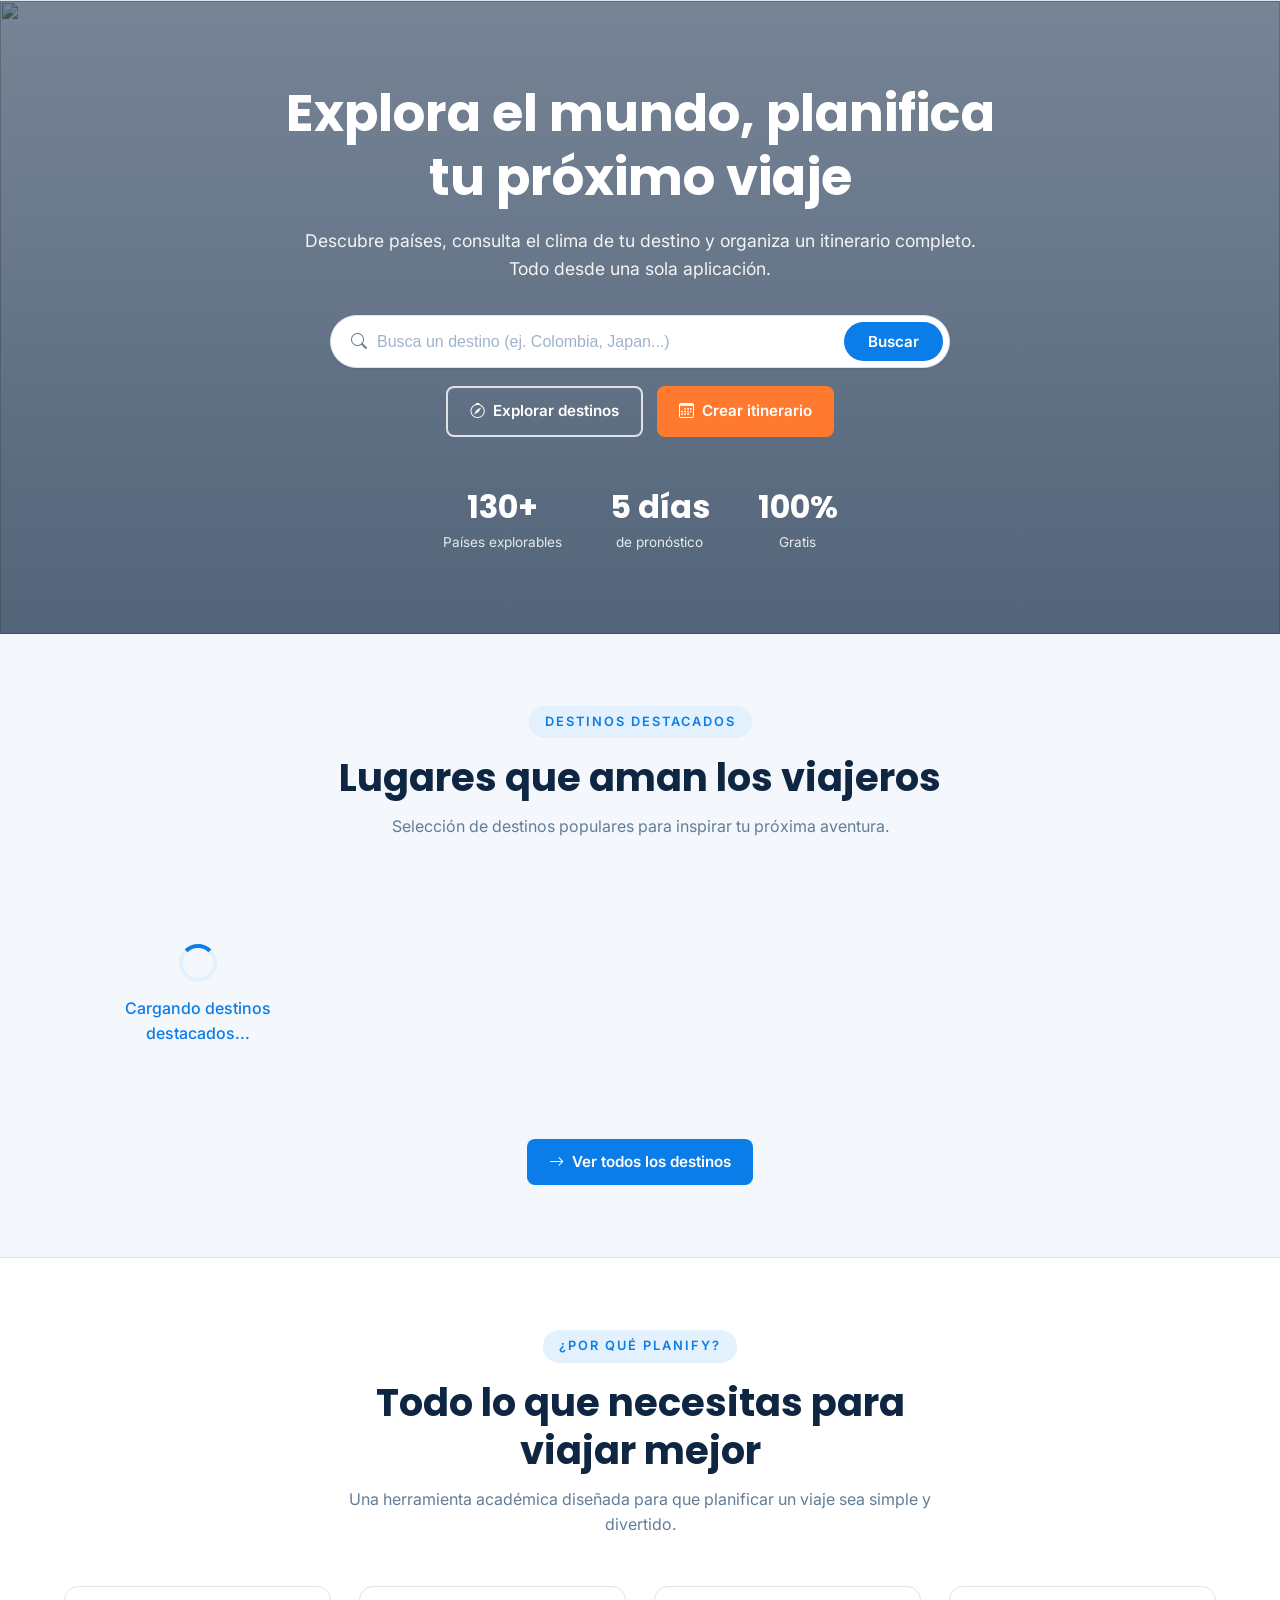
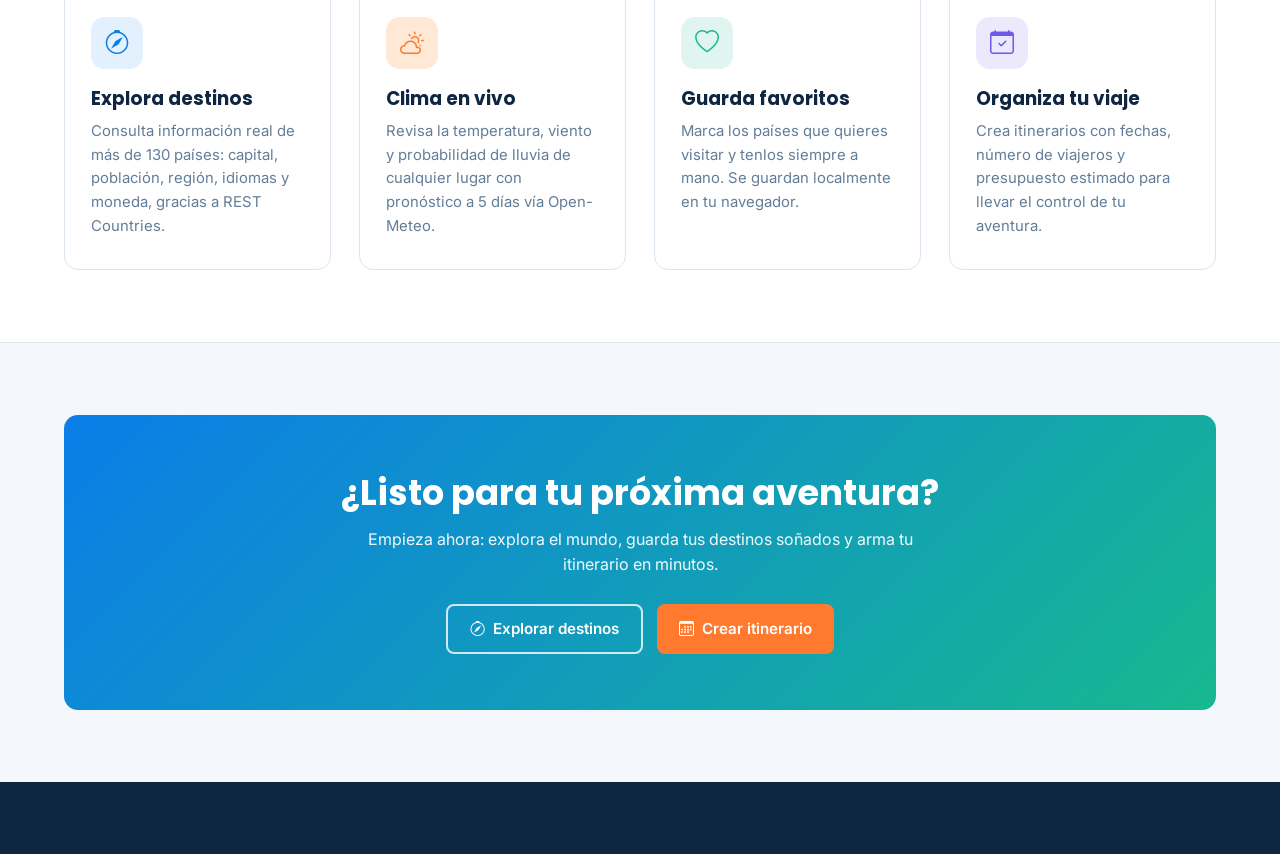
==== index.html @ 269ba688 "Add files via upload" ====
<!DOCTYPE html>
<html lang="es">
<head>
  <meta charset="UTF-8">
  <meta name="viewport" content="width=device-width, initial-scale=1.0">
  <meta name="description" content="Planify - Plataforma inteligente para planificar tus viajes. Explora países, consulta el clima y crea tu itinerario.">
  <title>Planify · Planifica tu viaje perfecto</title>
  <link rel="icon" href="data:image/svg+xml,<svg xmlns='http://www.w3.org/2000/svg' viewBox='0 0 100 100'><text y='.9em' font-size='90'>✈️</text></svg>">
  <link rel="preconnect" href="https://fonts.googleapis.com">
  <link rel="preconnect" href="https://fonts.gstatic.com" crossorigin>
  <link href="https://fonts.googleapis.com/css2?family=Inter:wght@400;500;600;700&family=Poppins:wght@500;600;700;800&display=swap" rel="stylesheet">
  <link rel="stylesheet" href="https://cdn.jsdelivr.net/npm/bootstrap-icons@1.11.3/font/bootstrap-icons.min.css">
  <link rel="stylesheet" href="css/style.css?v=20260908">
</head>
<body>

  <!-- Navbar (se inyecta con JavaScript) -->
  <header class="navbar" id="navbar"></header>

  <main>
    <!-- ============ HERO ============ -->
    <section class="hero">
      <div class="hero-bg" aria-hidden="true">
        <img src="https://images.unsplash.com/photo-1502920917128-1aa500764cbd?auto=format&fit=crop&w=1800&q=60" alt="">
      </div>
      <div class="hero-content container">
        <h1>Explora el mundo, planifica tu próximo viaje</h1>
        <p>Descubre países, consulta el clima de tu destino y organiza un itinerario completo. Todo desde una sola aplicación.</p>

        <!-- Buscador de destinos -->
        <form class="hero-search search-bar" id="heroSearchForm" role="search">
          <i class="bi bi-search search-icon" aria-hidden="true"></i>
          <input type="text" id="heroSearchInput" placeholder="Busca un destino (ej. Colombia, Japan...)" aria-label="Buscar destino">
          <button class="btn btn-primary" type="submit">Buscar</button>
        </form>

        <div class="hero-actions">
          <a href="pages/explore.html" class="btn btn-outline-light"><i class="bi bi-compass"></i> Explorar destinos</a>
          <a href="pages/itinerary.html" class="btn btn-secondary"><i class="bi bi-calendar3"></i> Crear itinerario</a>
        </div>

        <div class="hero-stats">
          <div class="stat"><div class="stat-number">130+</div><div class="stat-label">Países explorables</div></div>
          <div class="stat"><div class="stat-number">5 días</div><div class="stat-label">de pronóstico</div></div>
          <div class="stat"><div class="stat-number">100%</div><div class="stat-label">Gratis</div></div>
        </div>
      </div>
    </section>

    <!-- ============ DESTINOS DESTACADOS ============ -->
    <section class="section" id="featured">
      <div class="container">
        <div class="section-header">
          <span class="section-tag">Destinos destacados</span>
          <h2>Lugares que aman los viajeros</h2>
          <p>Selección de destinos populares para inspirar tu próxima aventura.</p>
        </div>

        <div class="grid-destinations" id="featuredGrid">
          <!-- Tarjetas generadas por JavaScript -->
          <div class="loading-state">
            <div class="spinner"></div>
            <p>Cargando destinos destacados...</p>
          </div>
        </div>

        <div style="text-align:center; margin-top: 36px;">
          <a href="pages/explore.html" class="btn btn-primary"><i class="bi bi-arrow-right"></i> Ver todos los destinos</a>
        </div>
      </div>
    </section>

    <!-- ============ SOBRE PLANIFY ============ -->
    <section class="section" style="background: #fff; border-top: 1px solid var(--border); border-bottom: 1px solid var(--border);">
      <div class="container">
        <div class="section-header">
          <span class="section-tag">¿Por qué Planify?</span>
          <h2>Todo lo que necesitas para viajar mejor</h2>
          <p>Una herramienta académica diseñada para que planificar un viaje sea simple y divertido.</p>
        </div>

        <div class="about-grid">
          <article class="feature-card">
            <div class="feature-icon"><i class="bi bi-compass"></i></div>
            <h3>Explora destinos</h3>
            <p>Consulta información real de más de 130 países: capital, población, región, idiomas y moneda, gracias a REST Countries.</p>
          </article>
          <article class="feature-card">
            <div class="feature-icon"><i class="bi bi-cloud-sun"></i></div>
            <h3>Clima en vivo</h3>
            <p>Revisa la temperatura, viento y probabilidad de lluvia de cualquier lugar con pronóstico a 5 días vía Open-Meteo.</p>
          </article>
          <article class="feature-card">
            <div class="feature-icon"><i class="bi bi-heart"></i></div>
            <h3>Guarda favoritos</h3>
            <p>Marca los países que quieres visitar y tenlos siempre a mano. Se guardan localmente en tu navegador.</p>
          </article>
          <article class="feature-card feature-card--alt">
            <div class="feature-icon"><i class="bi bi-calendar-check"></i></div>
            <h3>Organiza tu viaje</h3>
            <p>Crea itinerarios con fechas, número de viajeros y presupuesto estimado para llevar el control de tu aventura.</p>
          </article>
        </div>
      </div>
    </section>

    <!-- ============ CTA ============ -->
    <section class="section">
      <div class="container">
        <div class="cta-section">
          <h2>¿Listo para tu próxima aventura?</h2>
          <p>Empieza ahora: explora el mundo, guarda tus destinos soñados y arma tu itinerario en minutos.</p>
          <div class="cta-actions">
            <a href="pages/explore.html" class="btn btn-outline-light"><i class="bi bi-compass"></i> Explorar destinos</a>
            <a href="pages/itinerary.html" class="btn btn-secondary"><i class="bi bi-calendar3"></i> Crear itinerario</a>
          </div>
        </div>
      </div>
    </section>
  </main>

  <!-- Footer (se inyecta con JavaScript) -->
  <footer class="footer" id="footer"></footer>

  <script src="js/app.js?v=20260916"></script>
  <script src="js/home.js?v=20260908"></script>
</body>
</html>
---- css/style.css ----
/* ==========================================================================
   PLANIFY - Hoja de estilos principal
   Autor: Proyecto Universitario
   Diseño: moderno, limpio y responsive
   ========================================================================== */

/* --------------------------------------------------------------------------
   1. VARIABLES DE DISEÑO (paleta, tipografías, espacios)
   -------------------------------------------------------------------------- */
:root {
  /* Paleta de colores */
  --primary: #0b7de8;
  --primary-dark: #0a5cb0;
  --primary-light: #e3f0fd;
  --secondary: #ff7a2f;
  --secondary-light: #ffe8d6;
  --accent: #17b890;
  --dark: #0f2642;
  --dark-soft: #274b69;
  --body-bg: #f4f7fb;
  --card-bg: #ffffff;
  --text: #243b53;
  --text-muted: #627d98;
  --border: #dae5f0;
  --success: #139b6c;
  --success-bg: #e2f7ee;
  --error: #d64545;
  --error-bg: #fdecec;
  --warning: #b7791f;
  --warning-bg: #fdf3e0;

  /* Tipografías */
  --font-heading: "Poppins", "Segoe UI", sans-serif;
  --font-body: "Inter", "Segoe UI", sans-serif;

  /* Radios y sombras */
  --radius: 14px;
  --radius-sm: 8px;
  --shadow-sm: 0 1px 3px rgba(15, 38, 66, 0.08);
  --shadow: 0 6px 18px rgba(15, 38, 66, 0.1);
  --shadow-lg: 0 16px 40px rgba(15, 38, 66, 0.16);

  /* Transiciones */
  --transition: 0.25s ease;
}

/* --------------------------------------------------------------------------
   2. RESET Y BASE
   -------------------------------------------------------------------------- */
*,
*::before,
*::after {
  margin: 0;
  padding: 0;
  box-sizing: border-box;
}

html {
  scroll-behavior: smooth;
}

body {
  font-family: var(--font-body);
  font-size: 16px;
  line-height: 1.6;
  color: var(--text);
  background: var(--body-bg);
  min-height: 100vh;
  display: flex;
  flex-direction: column;
}

img {
  max-width: 100%;
  display: block;
}

a {
  text-decoration: none;
  color: var(--primary);
  transition: var(--transition);
}

a:hover {
  color: var(--primary-dark);
}

ul {
  list-style: none;
}

main {
  flex: 1;
}

h1, h2, h3, h4, h5, h6 {
  font-family: var(--font-heading);
  color: var(--dark);
  line-height: 1.25;
}

/* Contenedor central */
.container {
  width: 100%;
  max-width: 1200px;
  margin: 0 auto;
  padding: 0 24px;
}

/* Secciones */
.section {
  padding: 72px 0;
}

.section-header {
  text-align: center;
  max-width: 640px;
  margin: 0 auto 48px;
}

.section-tag {
  display: inline-block;
  font-size: 0.8rem;
  font-weight: 600;
  letter-spacing: 2px;
  text-transform: uppercase;
  color: var(--primary);
  background: var(--primary-light);
  padding: 6px 16px;
  border-radius: 999px;
  margin-bottom: 16px;
}

.section-header h2 {
  font-size: clamp(1.7rem, 4vw, 2.4rem);
  margin-bottom: 12px;
}

.section-header p {
  color: var(--text-muted);
}

.page-hero {
  text-align: center;
  padding: 64px 0 32px;
}

.page-hero h1 {
  font-size: clamp(1.8rem, 4vw, 2.6rem);
  margin-bottom: 10px;
}

.page-hero p {
  color: var(--text-muted);
  max-width: 600px;
  margin: 0 auto;
}

/* --------------------------------------------------------------------------
   3. NAVBAR
   -------------------------------------------------------------------------- */
.navbar {
  position: sticky;
  top: 0;
  z-index: 1000;
  background: rgba(255, 255, 255, 0.95);
  backdrop-filter: blur(10px);
  border-bottom: 1px solid var(--border);
}

.navbar .nav-inner {
  display: flex;
  align-items: center;
  justify-content: space-between;
  height: 70px;
}

.brand {
  display: flex;
  align-items: center;
  gap: 10px;
  font-family: var(--font-heading);
  font-weight: 700;
  font-size: 1.35rem;
  color: var(--dark);
}

.brand:hover { color: var(--dark); }

.brand .logo-icon {
  width: 40px;
  height: 40px;
  display: grid;
  place-items: center;
  border-radius: 12px;
  background: linear-gradient(135deg, var(--primary), var(--accent));
  color: #fff;
  font-size: 1.2rem;
}

.brand span {
  background: linear-gradient(135deg, var(--primary), var(--accent));
  -webkit-background-clip: text;
  background-clip: text;
  -webkit-text-fill-color: transparent;
}

.nav-links {
  display: flex;
  align-items: center;
  gap: 8px;
}

.nav-links a {
  font-weight: 500;
  color: var(--text);
  padding: 8px 14px;
  border-radius: var(--radius-sm);
  display: flex;
  align-items: center;
  gap: 6px;
}

.nav-links a:hover {
  color: var(--primary);
  background: var(--primary-light);
}

.nav-links a.active {
  color: var(--primary);
  background: var(--primary-light);
}

.nav-toggle {
  display: none;
  background: none;
  border: none;
  font-size: 1.6rem;
  color: var(--dark);
  cursor: pointer;
  padding: 6px;
}

/* --------------------------------------------------------------------------
   4. BOTONES
   -------------------------------------------------------------------------- */
.btn {
  display: inline-flex;
  align-items: center;
  justify-content: center;
  gap: 8px;
  font-family: var(--font-body);
  font-weight: 600;
  font-size: 0.95rem;
  padding: 11px 22px;
  border: none;
  border-radius: var(--radius-sm);
  cursor: pointer;
  transition: var(--transition);
  text-align: center;
}

.btn:disabled {
  opacity: 0.55;
  cursor: not-allowed;
}

.btn-primary {
  background: var(--primary);
  color: #fff;
}

.btn-primary:hover {
  background: var(--primary-dark);
  transform: translateY(-2px);
  box-shadow: var(--shadow);
}

.btn-secondary {
  background: var(--secondary);
  color: #fff;
}

.btn-secondary:hover {
  background: #e86a1f;
  transform: translateY(-2px);
  box-shadow: var(--shadow);
}

.btn-outline {
  background: transparent;
  color: var(--primary);
  border: 2px solid var(--primary);
}

.btn-outline:hover {
  background: var(--primary);
  color: #fff;
}

.btn-outline-light {
  background: transparent;
  color: #fff;
  border: 2px solid rgba(255, 255, 255, 0.8);
}

.btn-outline-light:hover {
  background: #fff;
  color: var(--dark);
}

.btn-ghost {
  background: transparent;
  color: var(--primary);
  padding: 8px 12px;
}

.btn-ghost:hover {
  background: var(--primary-light);
}

.btn-danger {
  background: var(--error);
  color: #fff;
}

.btn-danger:hover {
  background: #b33535;
}

.btn-small {
  font-size: 0.85rem;
  padding: 8px 14px;
}

.btn-block {
  width: 100%;
}

.icon-btn {
  background: none;
  border: none;
  cursor: pointer;
  font-size: 1.3rem;
  transition: transform 0.2s ease;
  padding: 4px;
}

.icon-btn:hover {
  transform: scale(1.2);
}

.heart-btn {
  color: #b9c8d8;
}

.heart-btn.active {
  color: #ff4d6d;
}

/* --------------------------------------------------------------------------
   5. TARJETAS
   -------------------------------------------------------------------------- */
.card {
  background: var(--card-bg);
  border-radius: var(--radius);
  box-shadow: var(--shadow-sm);
  border: 1px solid var(--border);
  overflow: hidden;
  transition: var(--transition);
}

.card:hover {
  box-shadow: var(--shadow);
  transform: translateY(-4px);
}

/* Tarjeta de país */
.country-card {
  display: flex;
  flex-direction: column;
  cursor: pointer;
}

.country-card .flag-wrap {
  height: 150px;
  background: var(--primary-light);
  overflow: hidden;
  position: relative;
}

.country-card .flag-wrap img {
  width: 100%;
  height: 100%;
  object-fit: cover;
}

.country-card .flag-skeleton {
  width: 100%;
  height: 100%;
  display: grid;
  place-items: center;
  color: var(--text-muted);
  font-size: 0.85rem;
}

.country-card .fav-toggle {
  position: absolute;
  top: 10px;
  right: 10px;
  width: 38px;
  height: 38px;
  display: grid;
  place-items: center;
  background: rgba(255, 255, 255, 0.92);
  border: none;
  border-radius: 50%;
  box-shadow: var(--shadow-sm);
  cursor: pointer;
  font-size: 1.05rem;
  transition: var(--transition);
}

.country-card .fav-toggle:hover {
  transform: scale(1.12);
}

.country-card .fav-toggle.saved {
  color: #ff4d6d;
}

.country-card .card-body {
  padding: 16px 18px 20px;
  display: flex;
  flex-direction: column;
  gap: 6px;
  flex: 1;
}

.country-card .country-name {
  font-size: 1.15rem;
  font-weight: 600;
}

.country-card .country-capital {
  color: var(--text-muted);
  font-size: 0.9rem;
}

.country-card .country-meta {
  display: flex;
  gap: 12px;
  font-size: 0.83rem;
  color: var(--text-muted);
  margin: 4px 0 10px;
  flex-wrap: wrap;
}

.country-card .country-meta span {
  display: inline-flex;
  align-items: center;
  gap: 5px;
}

.card-actions {
  display: flex;
  gap: 10px;
  margin-top: auto;
}

.card-actions .btn { flex: 1; }

/* Chip / etiqueta de región */
.chip {
  display: inline-flex;
  align-items: center;
  gap: 6px;
  background: var(--primary-light);
  color: var(--primary);
  font-size: 0.75rem;
  font-weight: 600;
  padding: 4px 12px;
  border-radius: 999px;
}

/* --------------------------------------------------------------------------
   6. INPUTS Y FORMULARIOS
   -------------------------------------------------------------------------- */
.form-group {
  margin-bottom: 18px;
}

.form-group label {
  display: block;
  font-weight: 600;
  font-size: 0.9rem;
  margin-bottom: 6px;
  color: var(--dark);
}

.form-group label .required {
  color: var(--error);
}

.form-control {
  width: 100%;
  font-family: var(--font-body);
  font-size: 0.95rem;
  color: var(--text);
  background: #fff;
  border: 1.5px solid var(--border);
  border-radius: var(--radius-sm);
  padding: 11px 14px;
  transition: var(--transition);
}

.form-control:focus {
  outline: none;
  border-color: var(--primary);
  box-shadow: 0 0 0 4px rgba(11, 125, 232, 0.12);
}

.form-control::placeholder {
  color: #9fb3c8;
}

/* Estado de error en campos */
.form-group.invalid .form-control {
  border-color: var(--error);
  box-shadow: 0 0 0 4px rgba(214, 69, 69, 0.12);
}

.field-error {
  font-size: 0.8rem;
  color: var(--error);
  margin-top: 5px;
  display: none;
  align-items: center;
  gap: 5px;
}

.form-group.invalid .field-error {
  display: flex;
}

/* Barra de búsqueda */
.search-bar {
  display: flex;
  align-items: center;
  gap: 10px;
  background: #fff;
  border: 1.5px solid var(--border);
  border-radius: 999px;
  padding: 6px 6px 6px 20px;
  box-shadow: var(--shadow-sm);
  transition: var(--transition);
}

.search-bar:focus-within {
  border-color: var(--primary);
  box-shadow: var(--shadow);
}

.search-bar .search-icon {
  color: var(--text-muted);
}

.search-bar input {
  flex: 1;
  border: none;
  outline: none;
  font-size: 1rem;
  padding: 10px 0;
  background: transparent;
}

.search-bar input::placeholder {
  color: #9fb3c8;
}

.search-bar .btn {
  border-radius: 999px;
  padding: 10px 24px;
}

/* Selects / filtros */
.select-bar {
  display: flex;
  align-items: center;
  gap: 10px;
  flex-wrap: wrap;
}

.select-filter {
  background: #fff;
  border: 1.5px solid var(--border);
  border-radius: var(--radius-sm);
  padding: 10px 14px;
  font-family: var(--font-body);
  font-size: 0.9rem;
  color: var(--text);
  cursor: pointer;
}

.select-filter:focus {
  outline: none;
  border-color: var(--primary);
}

/* --------------------------------------------------------------------------
   7. HERO (INICIO)
   -------------------------------------------------------------------------- */
.hero {
  position: relative;
  min-height: 560px;
  display: flex;
  align-items: center;
  justify-content: center;
  text-align: center;
  color: #fff;
  padding: 80px 24px;
  overflow: hidden;
}

.hero-bg {
  position: absolute;
  inset: 0;
  z-index: -2;
}

.hero-bg img {
  width: 100%;
  height: 100%;
  object-fit: cover;
}

.hero::before {
  content: "";
  position: absolute;
  inset: 0;
  z-index: -1;
  background: linear-gradient(180deg, rgba(15, 38, 66, 0.55), rgba(15, 38, 66, 0.7));
}

.hero-content {
  max-width: 760px;
}

.hero h1 {
  color: #fff;
  font-size: clamp(2rem, 5vw, 3.2rem);
  margin-bottom: 18px;
}

.hero p {
  font-size: 1.1rem;
  margin-bottom: 32px;
  color: rgba(255, 255, 255, 0.92);
}

.hero-search {
  max-width: 620px;
  margin: 0 auto 18px;
}

.hero .search-bar {
  background: #fff;
}

.hero-actions {
  display: flex;
  gap: 14px;
  justify-content: center;
  flex-wrap: wrap;
}

.hero-stats {
  display: flex;
  justify-content: center;
  gap: 48px;
  flex-wrap: wrap;
  margin-top: 44px;
}

.hero-stats .stat {
  text-align: center;
}

.hero-stats .stat-number {
  font-family: var(--font-heading);
  font-size: 2rem;
  font-weight: 700;
}

.hero-stats .stat-label {
  font-size: 0.85rem;
  opacity: 0.85;
}

/* --------------------------------------------------------------------------
   8. SECCIÓN EXPLICATIVA (ACERCA DE PLANIFY)
   -------------------------------------------------------------------------- */
.about-grid {
  display: grid;
  grid-template-columns: repeat(auto-fit, minmax(260px, 1fr));
  gap: 28px;
  margin-top: 24px;
}

.feature-card {
  background: var(--card-bg);
  border: 1px solid var(--border);
  border-radius: var(--radius);
  padding: 30px 26px;
  transition: var(--transition);
  text-align: left;
}

.feature-card:hover {
  box-shadow: var(--shadow);
  transform: translateY(-4px);
}

.feature-card .feature-icon {
  width: 52px;
  height: 52px;
  display: grid;
  place-items: center;
  font-size: 1.5rem;
  border-radius: 14px;
  margin-bottom: 18px;
  background: var(--primary-light);
  color: var(--primary);
}

.feature-card:nth-child(2) .feature-icon {
  background: var(--secondary-light);
  color: var(--secondary);
}

.feature-card:nth-child(3) .feature-icon {
  background: #e0f5ef;
  color: var(--accent);
}

.feature-card.feature-card--alt:nth-child(4) .feature-icon {
  background: #ece9fd;
  color: #6c5ce7;
}

.feature-card h3 {
  font-size: 1.15rem;
  margin-bottom: 10px;
}

.feature-card p {
  color: var(--text-muted);
  font-size: 0.93rem;
}

/* --------------------------------------------------------------------------
   9. GRID DE DESTINOS / TARJETAS
   -------------------------------------------------------------------------- */
.grid-destinations {
  display: grid;
  grid-template-columns: repeat(auto-fill, minmax(260px, 1fr));
  gap: 26px;
}

.toolbar {
  display: flex;
  gap: 14px;
  align-items: center;
  justify-content: space-between;
  flex-wrap: wrap;
  margin-bottom: 32px;
  background: var(--card-bg);
  border: 1px solid var(--border);
  border-radius: var(--radius);
  padding: 18px;
  box-shadow: var(--shadow-sm);
}

.toolbar .search-bar {
  max-width: 420px;
  flex: 1;
  min-width: 240px;
}

.toolbar .result-count {
  font-size: 0.9rem;
  color: var(--text-muted);
  white-space: nowrap;
}

/* Botones de filtro de región */
.filter-btns {
  display: flex;
  gap: 8px;
  flex-wrap: wrap;
}

.filter-btn {
  background: #fff;
  border: 1.5px solid var(--border);
  border-radius: 999px;
  padding: 8px 16px;
  font-size: 0.85rem;
  font-weight: 500;
  color: var(--text);
  cursor: pointer;
  transition: var(--transition);
}

.filter-btn:hover {
  border-color: var(--primary);
  color: var(--primary);
}

.filter-btn.active {
  background: var(--primary);
  border-color: var(--primary);
  color: #fff;
}

/* --------------------------------------------------------------------------
   10. ESTADOS DE CARGA
   -------------------------------------------------------------------------- */
.spinner {
  width: 38px;
  height: 38px;
  border: 4px solid var(--primary-light);
  border-top-color: var(--primary);
  border-radius: 50%;
  animation: spin 0.8s linear infinite;
  margin: 0 auto;
}

@keyframes spin {
  to { transform: rotate(360deg); }
}

.loading-state, .empty-state, .error-state {
  text-align: center;
  padding: 56px 20px;
}

.loading-state p, .empty-state p, .error-state p {
  color: var(--text-muted);
  margin-top: 14px;
}

.loading-state p { color: var(--primary); font-weight: 500; }

.empty-state .empty-icon {
  font-size: 3.4rem;
  margin-bottom: 14px;
  opacity: 0.7;
}

.empty-state h3 {
  margin-bottom: 8px;
}

.error-state .error-icon {
  font-size: 3rem;
  color: var(--error);
  margin-bottom: 12px;
}

.error-state h3 {
  color: var(--error);
  margin-bottom: 8px;
}

/* Mensaje de error global */
.message {
  display: flex;
  align-items: flex-start;
  gap: 10px;
  padding: 14px 18px;
  border-radius: var(--radius-sm);
  margin-bottom: 18px;
  font-size: 0.92rem;
}

.message .msg-icon { font-size: 1.2rem; }

.message-error {
  background: var(--error-bg);
  color: var(--error);
  border: 1px solid #f5c2c2;
}

.message-success {
  background: var(--success-bg);
  color: var(--success);
  border: 1px solid #b8e8d6;
}

.message-info {
  background: var(--primary-light);
  color: var(--primary-dark);
  border: 1px solid #bfddf7;
}

/* Toast de notificación (éxito/error efímero) */
.toast {
  position: fixed;
  bottom: 24px;
  right: 24px;
  z-index: 2000;
  min-width: 260px;
  max-width: 380px;
  padding: 14px 20px;
  border-radius: var(--radius-sm);
  box-shadow: var(--shadow-lg);
  font-size: 0.92rem;
  font-weight: 500;
  color: #fff;
  display: none;
  align-items: center;
  gap: 10px;
  animation: slideIn 0.3s ease;
}

.toast.show { display: flex; }

.toast-success { background: var(--success); }
.toast-error { background: var(--error); }
.toast-info { background: var(--primary); }

@keyframes slideIn {
  from { transform: translateX(40px); opacity: 0; }
  to { transform: translateX(0); opacity: 1; }
}

/* --------------------------------------------------------------------------
   11. PÁGINA DE DETALLE
   -------------------------------------------------------------------------- */
.detail-header {
  background: var(--dark);
  color: #fff;
  padding: 0; /* el fondo se hace con un bloque de color */
}

.detail-hero-img {
  height: 320px;
  width: 100%;
  object-fit: cover;
  opacity: 0.55;
}

.detail-panel {
  margin-top: -120px;
  position: relative;
  z-index: 5;
}

.detail-card {
  background: var(--card-bg);
  border-radius: var(--radius);
  box-shadow: var(--shadow);
  overflow: hidden;
}

.detail-head {
  display: flex;
  gap: 24px;
  padding: 28px;
  align-items: center;
  flex-wrap: wrap;
}

.detail-flag {
  width: 160px;
  height: 110px;
  border-radius: var(--radius-sm);
  object-fit: cover;
  border: 1px solid var(--border);
  box-shadow: var(--shadow-sm);
}

.detail-title h1 {
  font-size: clamp(1.6rem, 3vw, 2.2rem);
  margin-bottom: 6px;
}

.detail-title .detail-capital {
  color: var(--text-muted);
}

.detail-chips {
  display: flex;
  gap: 8px;
  margin-top: 10px;
  flex-wrap: wrap;
}

.detail-head-actions {
  margin-left: auto;
  display: flex;
  gap: 12px;
  flex-wrap: wrap;
}

.detail-body {
  padding: 28px;
  display: grid;
  grid-template-columns: 1.4fr 1fr;
  gap: 28px;
}

.detail-section {
  margin-bottom: 26px;
}

.detail-section h2 {
  font-size: 1.15rem;
  margin-bottom: 14px;
  display: flex;
  align-items: center;
  gap: 8px;
}

.info-grid {
  display: grid;
  grid-template-columns: repeat(auto-fill, minmax(190px, 1fr));
  gap: 16px;
}

.info-item {
  background: var(--body-bg);
  border: 1px solid var(--border);
  border-radius: var(--radius-sm);
  padding: 12px 16px;
}

.info-item .info-label {
  font-size: 0.75rem;
  font-weight: 600;
  text-transform: uppercase;
  letter-spacing: 1px;
  color: var(--text-muted);
  margin-bottom: 4px;
}

.info-item .info-value {
  font-weight: 600;
  color: var(--dark);
}

/* Clima en el detalle */
.weather-card {
  background: linear-gradient(160deg, var(--primary), var(--accent));
  border-radius: var(--radius);
  color: #fff;
  padding: 28px;
  margin-bottom: 26px;
}

.weather-card h2 {
  color: #fff;
}

.weather-now {
  display: flex;
  align-items: center;
  gap: 18px;
  margin: 16px 0;
}

.weather-icon {
  width: 64px;
  height: 64px;
  display: grid;
  place-items: center;
  font-size: 2.4rem;
  background: rgba(255, 255, 255, 0.18);
  border-radius: 16px;
}

.weather-temp {
  font-family: var(--font-heading);
  font-size: 2.6rem;
  font-weight: 700;
  line-height: 1;
}

.weather-desc {
  opacity: 0.95;
  font-size: 0.95rem;
}

.weather-details {
  display: grid;
  grid-template-columns: repeat(auto-fit, minmax(130px, 1fr));
  gap: 12px;
}

.weather-detail-item {
  background: rgba(255, 255, 255, 0.16);
  border-radius: var(--radius-sm);
  padding: 12px;
  text-align: center;
}

.weather-detail-item .wd-label {
  font-size: 0.72rem;
  text-transform: uppercase;
  letter-spacing: 1px;
  opacity: 0.85;
}

.weather-detail-item .wd-value {
  font-weight: 700;
  font-size: 1.1rem;
}

/* Pronóstico por días */
.forecast-grid {
  display: grid;
  grid-template-columns: repeat(auto-fit, minmax(120px, 1fr));
  gap: 12px;
}

.forecast-day {
  background: var(--body-bg);
  border: 1px solid var(--border);
  border-radius: var(--radius-sm);
  padding: 14px 10px;
  text-align: center;
}

.forecast-day .fd-date {
  font-size: 0.72rem;
  text-transform: uppercase;
  letter-spacing: 0.6px;
  color: var(--text-muted);
  font-weight: 600;
}

.forecast-day .fd-icon {
  font-size: 1.6rem;
  margin: 8px 0 4px;
}

.forecast-day .fd-temp {
  font-weight: 700;
  color: var(--dark);
}

.forecast-day .fd-desc {
  font-size: 0.78rem;
  color: var(--text-muted);
}

/* --------------------------------------------------------------------------
   12. FAVORITOS
   -------------------------------------------------------------------------- */
.fav-grid {
  display: grid;
  grid-template-columns: repeat(auto-fill, minmax(260px, 1fr));
  gap: 26px;
}

/* --------------------------------------------------------------------------
   13. ITINERARIO
   -------------------------------------------------------------------------- */
.itinerary-layout {
  display: grid;
  grid-template-columns: 380px 1fr;
  gap: 30px;
  align-items: start;
}

.itinerary-form-card {
  background: var(--card-bg);
  border: 1px solid var(--border);
  border-radius: var(--radius);
  box-shadow: var(--shadow-sm);
  padding: 26px;
  position: sticky;
  top: 90px;
}

.itinerary-form-card h2 {
  font-size: 1.2rem;
  margin-bottom: 20px;
}

.form-row {
  display: grid;
  grid-template-columns: 1fr 1fr;
  gap: 14px;
}

.itinerary-list {
  display: flex;
  flex-direction: column;
  gap: 18px;
}

.trip-card {
  background: var(--card-bg);
  border: 1px solid var(--border);
  border-radius: var(--radius);
  box-shadow: var(--shadow-sm);
  padding: 22px;
  transition: var(--transition);
}

.trip-card:hover { box-shadow: var(--shadow); }

.trip-card-header {
  display: flex;
  align-items: flex-start;
  justify-content: space-between;
  gap: 14px;
  margin-bottom: 12px;
}

.trip-card-header h3 {
  font-size: 1.15rem;
}

.trip-status {
  font-size: 0.75rem;
  font-weight: 600;
  padding: 4px 12px;
  border-radius: 999px;
  white-space: nowrap;
}

.trip-status.upcoming { background: var(--primary-light); color: var(--primary); }
.trip-status.ongoing { background: var(--success-bg); color: var(--success); }
.trip-status.past { background: #e8edf3; color: var(--text-muted); }

.trip-info {
  display: grid;
  grid-template-columns: repeat(auto-fit, minmax(150px, 1fr));
  gap: 10px;
  margin-bottom: 14px;
}

.trip-info .ti-item {
  display: flex;
  align-items: center;
  gap: 8px;
  font-size: 0.88rem;
  color: var(--text);
}

.trip-info .ti-item i {
  color: var(--primary);
  width: 18px;
  text-align: center;
}

.trip-comments {
  background: var(--body-bg);
  border: 1px solid var(--border);
  border-radius: var(--radius-sm);
  padding: 12px 14px;
  font-size: 0.88rem;
  color: var(--text-muted);
  margin-bottom: 14px;
}

.trip-actions {
  display: flex;
  gap: 10px;
  flex-wrap: wrap;
}

.trip-actions .btn { flex: 1; min-width: 120px; }

/* --------------------------------------------------------------------------
   14. CTA (LLAMADOS A LA ACCIÓN)
   -------------------------------------------------------------------------- */
.cta-section {
  background: linear-gradient(135deg, var(--primary), var(--accent));
  border-radius: var(--radius);
  padding: 56px 40px;
  text-align: center;
  color: #fff;
}

.cta-section h2 {
  color: #fff;
  font-size: clamp(1.6rem, 3.5vw, 2.2rem);
  margin-bottom: 12px;
}

.cta-section p {
  max-width: 560px;
  margin: 0 auto 26px;
  opacity: 0.95;
}

.cta-actions {
  display: flex;
  gap: 14px;
  justify-content: center;
  flex-wrap: wrap;
}

/* --------------------------------------------------------------------------
   15. FOOTER
   -------------------------------------------------------------------------- */
.footer {
  background: var(--dark);
  color: #b9c8d8;
  margin-top: auto;
  padding: 48px 0 24px;
}

.footer-grid {
  display: grid;
  grid-template-columns: 1.4fr 1fr 1fr;
  gap: 36px;
  margin-bottom: 32px;
}

.footer .brand {
  color: #fff;
  margin-bottom: 12px;
}

.footer p { font-size: 0.9rem; }

.footer h4 {
  color: #fff;
  font-size: 1rem;
  margin-bottom: 14px;
}

.footer-links li {
  margin-bottom: 8px;
}

.footer-links a {
  color: #b9c8d8;
  font-size: 0.9rem;
}

.footer-links a:hover { color: #fff; }

.footer-bottom {
  border-top: 1px solid rgba(255, 255, 255, 0.12);
  padding-top: 20px;
  text-align: center;
  font-size: 0.82rem;
}

/* --------------------------------------------------------------------------
   16. RESPONSIVE
   -------------------------------------------------------------------------- */
@media (max-width: 900px) {
  .itinerary-layout {
    grid-template-columns: 1fr;
  }

  .itinerary-form-card {
    position: static;
  }

  .detail-body {
    grid-template-columns: 1fr;
  }

  .footer-grid {
    grid-template-columns: 1fr 1fr;
  }
}

@media (max-width: 768px) {
  .nav-toggle { display: block; }

  .nav-links {
    display: none;
    position: absolute;
    top: 70px;
    left: 0;
    right: 0;
    flex-direction: column;
    background: #fff;
    border-bottom: 1px solid var(--border);
    padding: 12px 24px 20px;
    gap: 4px;
    box-shadow: var(--shadow);
  }

  .nav-links.open { display: flex; }

  .nav-links a {
    width: 100%;
    text-align: left;
    padding: 12px 14px;
  }

  .section { padding: 52px 0; }

  .hero { min-height: 480px; padding: 64px 20px; }

  .hero-stats { gap: 28px; }

  .toolbar {
    flex-direction: column;
    align-items: stretch;
  }

  .toolbar .search-bar { max-width: 100%; }

  .detail-head { flex-direction: column; align-items: flex-start; }

  .detail-head-actions { margin-left: 0; }

  .footer-grid { grid-template-columns: 1fr; }
}

@media (max-width: 480px) {
  .container { padding: 0 16px; }

  .form-row { grid-template-columns: 1fr; }
}
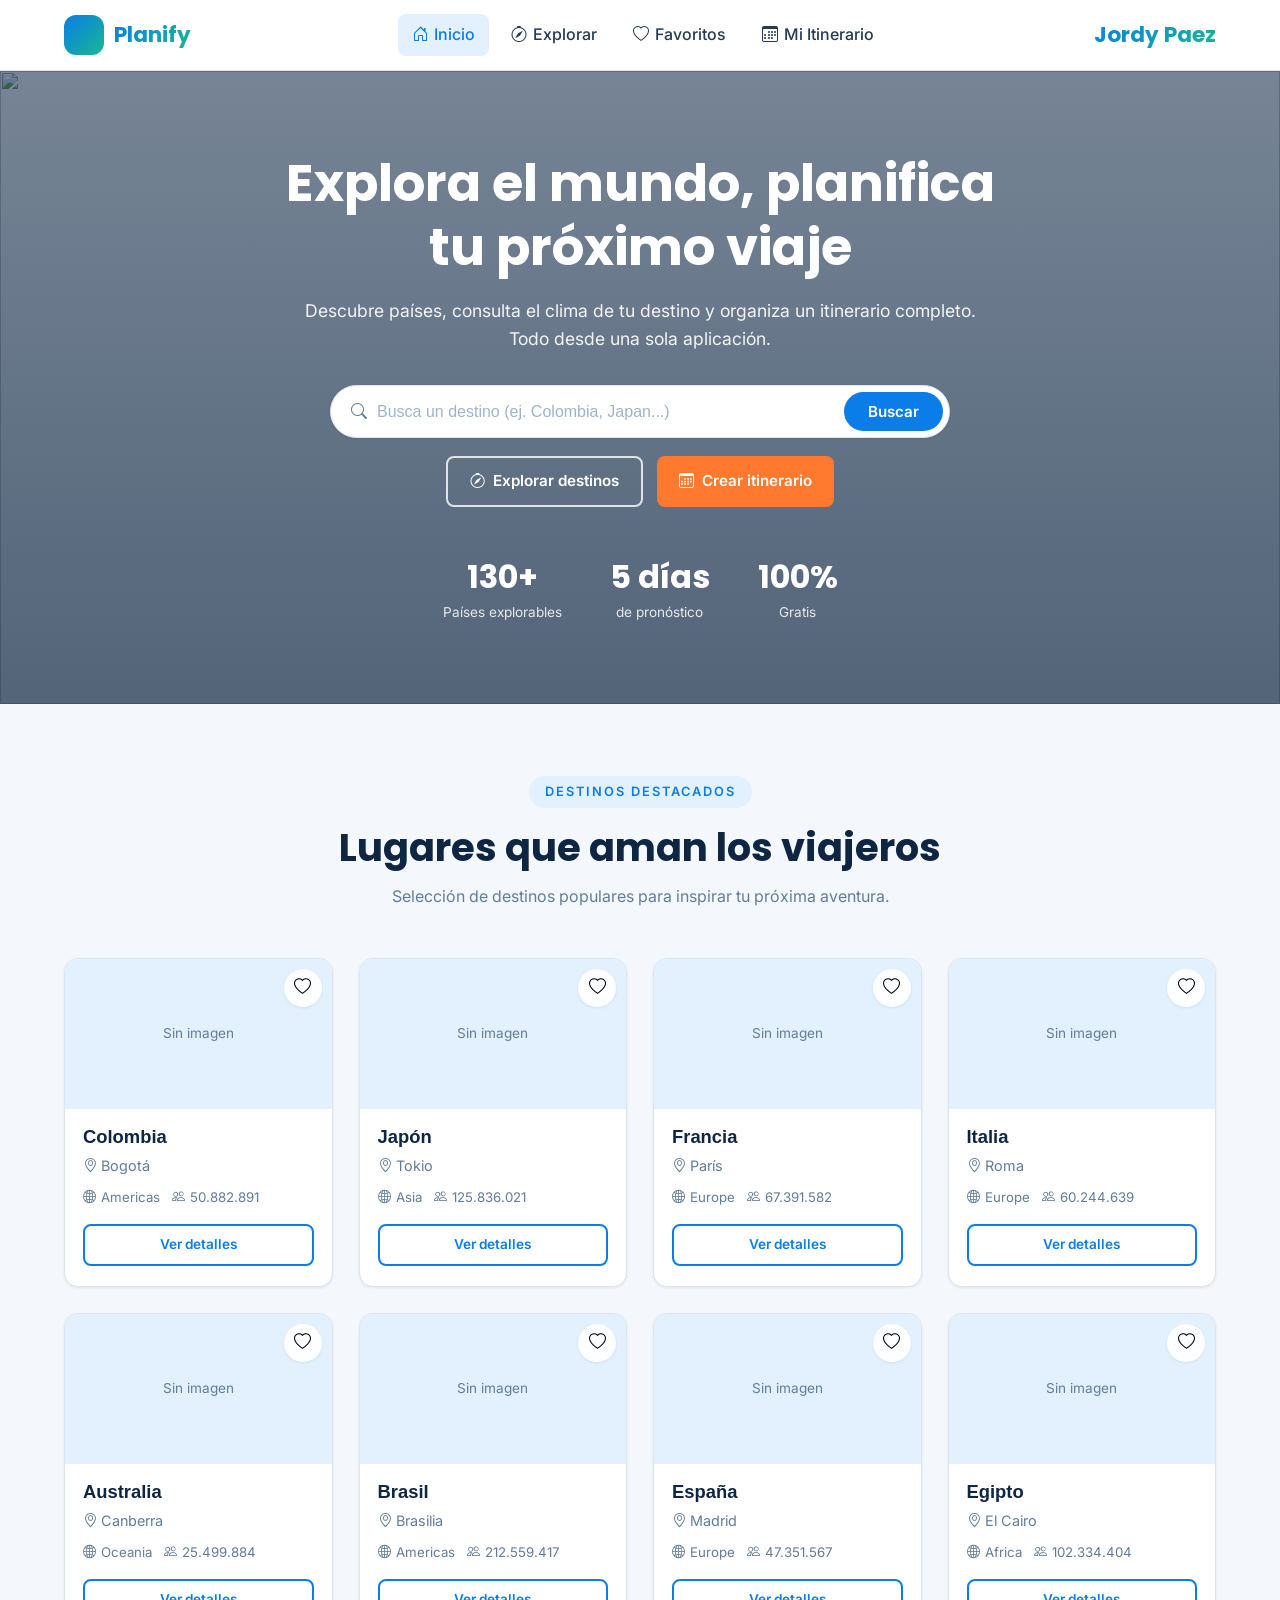
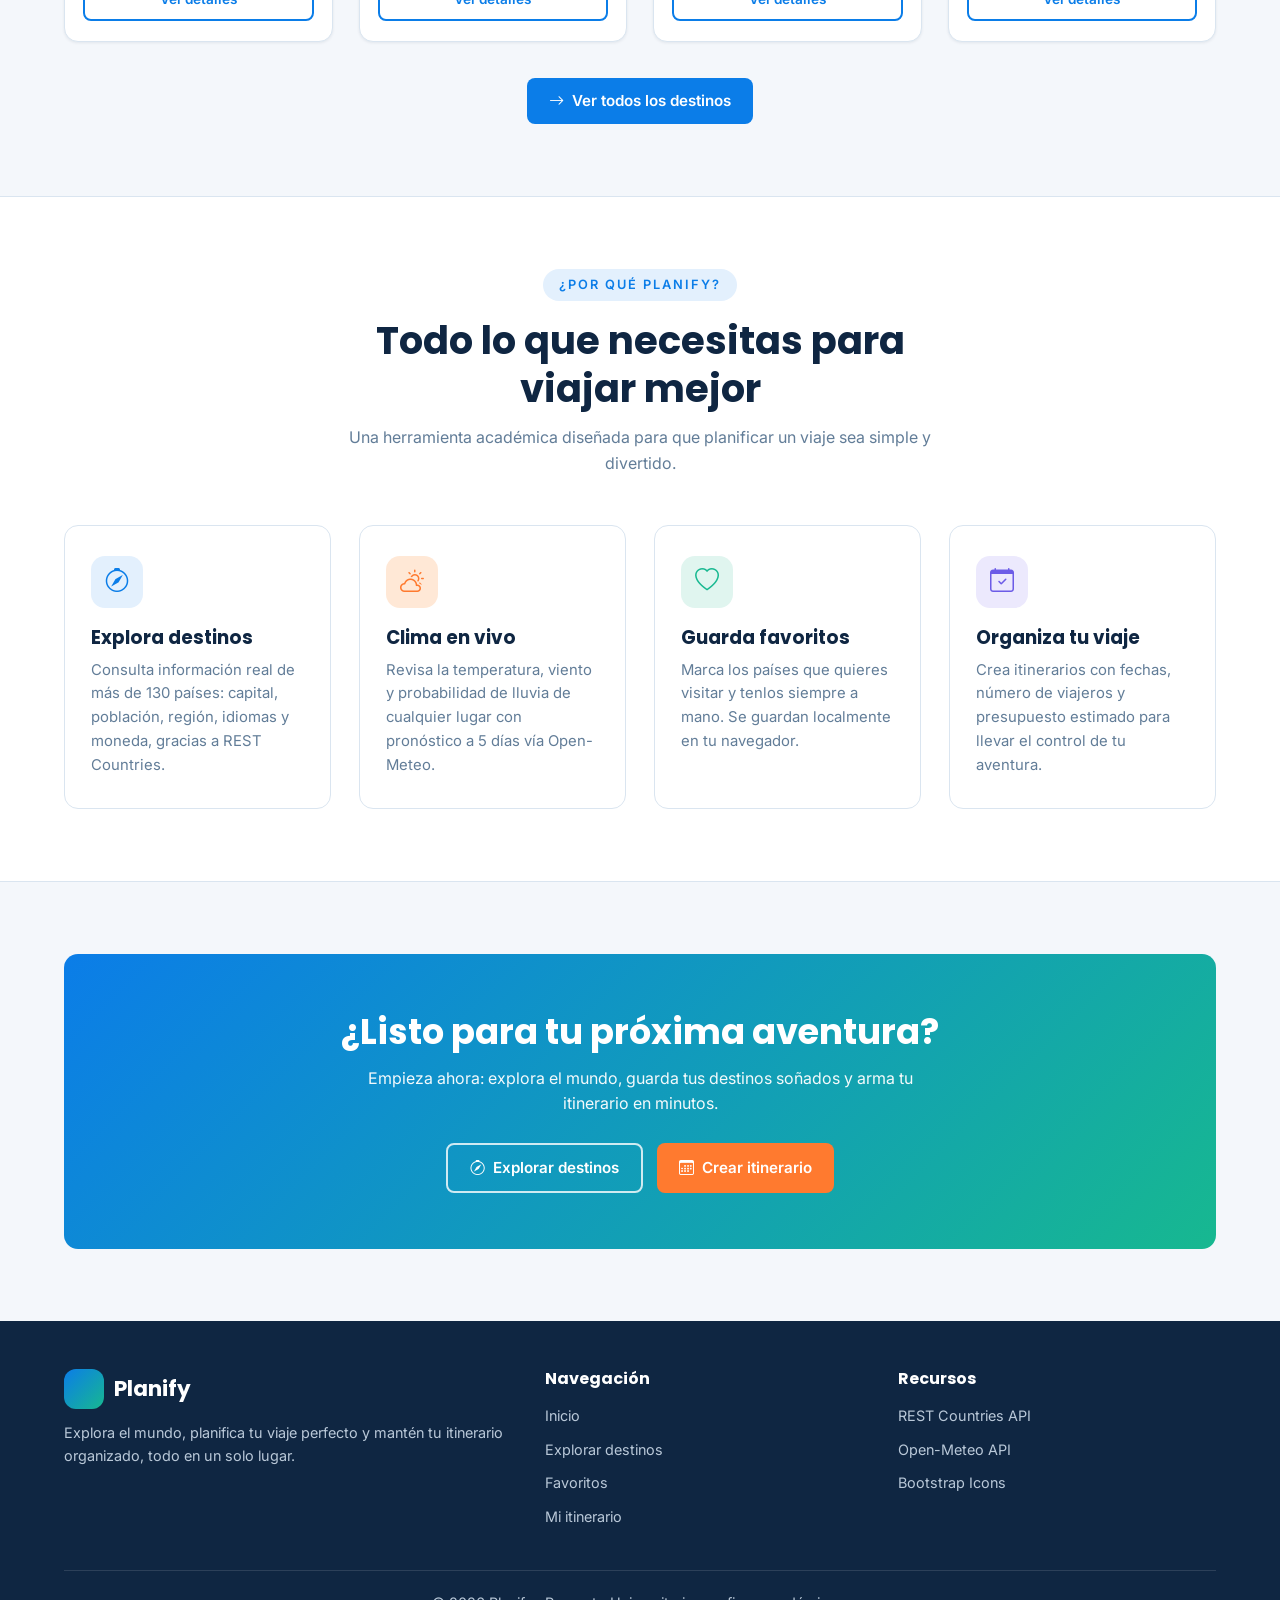
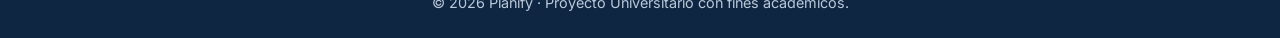
==== commit f749057a: "Add files via upload" ====
--- a/index.html
+++ b/index.html
@@ -122,7 +122,7 @@
   <!-- Footer (se inyecta con JavaScript) -->
   <footer class="footer" id="footer"></footer>
 
-  <script src="js/app.js?v=20260916"></script>
+  <script src="js/app.js?v=20260917"></script>
   <script src="js/home.js?v=20260908"></script>
 </body>
 </html>
